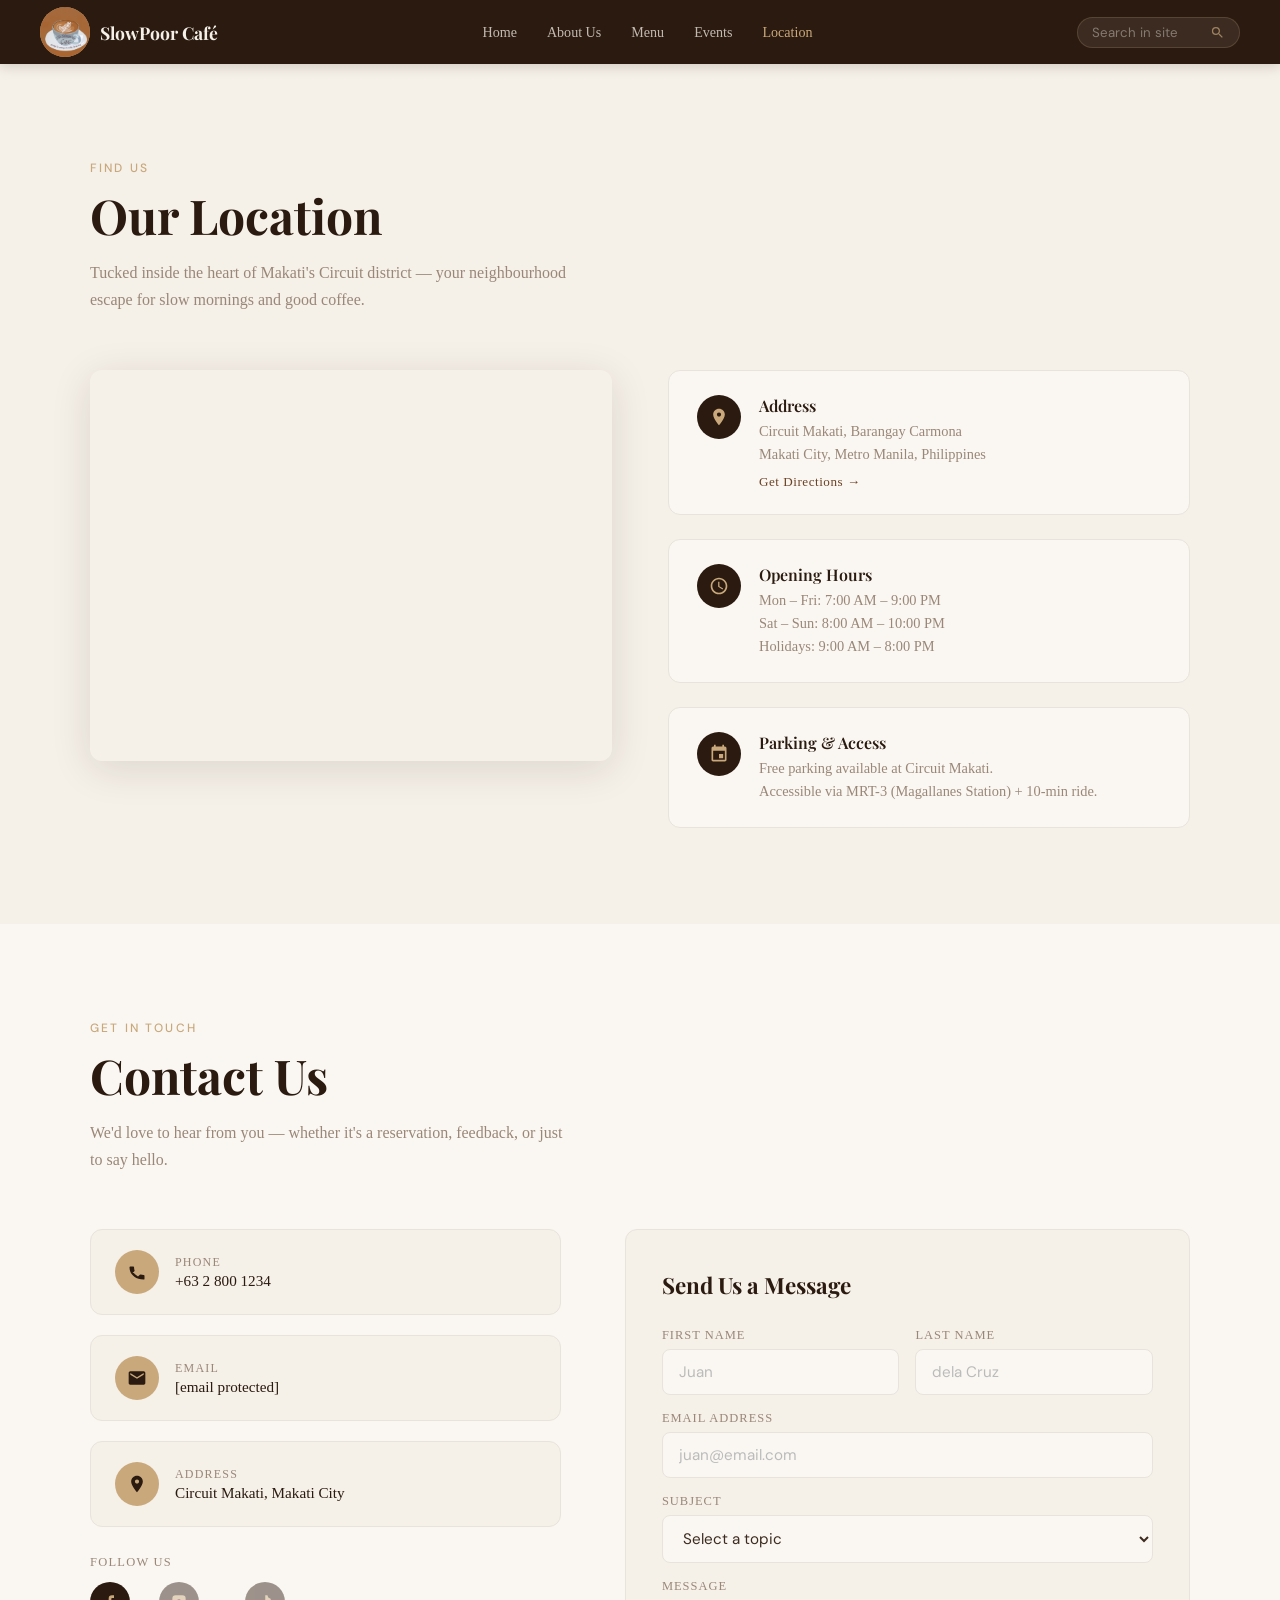
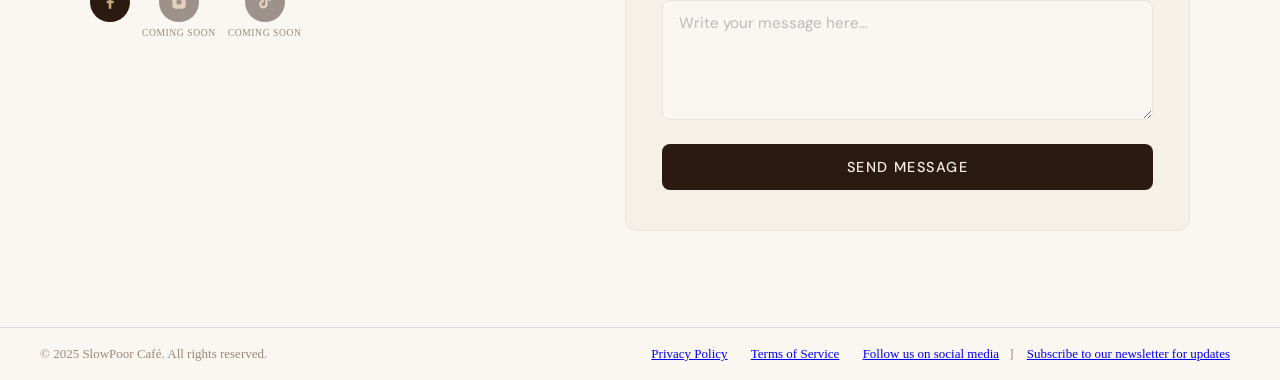
==== Location.html @ 2c0578a9 "Add files via upload" ====
<!DOCTYPE html>
<html lang="en">
<head>
  <meta charset="UTF-8" />
  <meta name="viewport" content="width=device-width, initial-scale=1.0" />
  <title>SlowPoor Café – Location & Contact</title>
  <link href="https://fonts.googleapis.com/css2?family=Playfair+Display:wght@400;600;700&family=DM+Sans:wght@300;400;500&display=swap" rel="stylesheet" />
  <style>
    *, *::before, *::after { box-sizing: border-box; margin: 0; padding: 0; }

    :root {
      --cream:    #f5f0e8;
      --espresso: #2b1a0f;
      --mocha:    #6b4226;
      --latte:    #c9a87c;
      --foam:     #faf7f2;
      --gray:     #e8e3db;
      --text:     #3d2b1f;
      --muted:    #9a8778;
      --radius:   12px;
    }

    body {
      font-family: 'Times New Roman', Times, serif;
      background: var(--foam);
      color: var(--text);
    }

    /* ── NAVBAR DESIGN ── */
    .navbar {
      position: sticky;
      top: 0;
      z-index: 100;
      background: var(--espresso);
      display: flex;
      align-items: center;
      justify-content: space-between;
      padding: 0 40px;
      height: 64px;
      box-shadow: 0 2px 12px rgba(43,26,15,0.18);
    }

    .navbar-brand {
      display: flex;
      align-items: center;
      gap: 10px;
      text-decoration: none;
    }

    .navbar-logo {
      width: 50px;
      height: 50px;
      background: var(--latte);
      border-radius: 50%;
      display: flex;
      align-items: center;
      justify-content: center;
      flex-shrink: 0;
    }

    .navbar-logo svg {
      width: 18px;
      height: 18px;
      fill: var(--espresso);
    }

    .navbar-name {
      font-family: 'Playfair Display', serif;
      font-size: 1.1rem;
      font-weight: 700;
      color: var(--cream);
    }

    .navbar-links {
      display: flex;
      align-items: center;
      gap: 2px;
      list-style: none;
    }

    .navbar-links a {
      display: inline-block;
      padding: 8px 14px;
      font-size: 0.88rem;
      color: rgba(245,240,232,0.75);
      text-decoration: none;
      border-radius: 6px;
      transition: background .2s, color .2s;
    }

    .navbar-links a:hover {
      background: rgba(201,168,124,0.15);
      color: var(--cream);
    }

    .navbar-links a.active {
      color: var(--latte);
      font-weight: 500;
    }

    .navbar-search {
      display: flex;
      align-items: center;
      gap: 8px;
      background: rgba(255,255,255,0.08);
      border: 1px solid rgba(201,168,124,0.2);
      border-radius: 20px;
      padding: 6px 14px;
    }

    .navbar-search input {
      background: transparent;
      border: none;
      outline: none;
      font-family: 'DM Sans', sans-serif;
      font-size: 0.83rem;
      color: var(--cream);
      width: 110px;
      padding: 0;
    }

    .navbar-search input::placeholder { color: rgba(245,240,232,0.4); }

    .navbar-search svg {
      width: 15px;
      height: 15px;
      fill: rgba(201,168,124,0.7);
      flex-shrink: 0;
    }


    .navbar-drawer {
      display: none;
      flex-direction: column;
      background: var(--espresso);
      padding: 8px 24px 20px;
      border-top: 1px solid rgba(201,168,124,0.12);
    }

    .navbar-drawer a {
      padding: 12px 0;
      font-size: 0.95rem;
      color: rgba(245,240,232,0.75);
      text-decoration: none;
      border-bottom: 1px solid rgba(255,255,255,0.06);
      transition: color .2s;
    }

    .navbar-drawer a:last-of-type { border-bottom: none; }
    .navbar-drawer a:hover { color: var(--latte); }

    @media (max-width: 820px) {
      .navbar { padding: 0 20px; }
      .navbar-links, .navbar-search { display: none; }
      .navbar-drawer.open { display: flex; }

      /* existing responsive rules */
      .location-grid,
      .contact-grid { grid-template-columns: 1fr; gap: 36px; }
      .form-row { grid-template-columns: 1fr; }
    }

    /* ── SECTION SHARED ── */
    section {
      padding: 96px 24px;
    }

    .section-inner {
      max-width: 1100px;
      margin: 0 auto;
    }

    .section-label {
      font-family: 'DM Sans', sans-serif;
      font-size: 0.75rem;
      font-weight: 500;
      letter-spacing: 0.18em;
      text-transform: uppercase;
      color: var(--latte);
      margin-bottom: 12px;
    }

    .section-title {
      font-family: 'Playfair Display', serif;
      font-size: clamp(2rem, 5vw, 3rem);
      font-weight: 700;
      color: var(--espresso);
      line-height: 1.15;
      margin-bottom: 16px;
    }

    .section-sub {
      font-size: 1rem;
      color: var(--muted);
      max-width: 480px;
      line-height: 1.7;
    }

    /* ────────────────────────────
       LOCATION SECTION
    ──────────────────────────── */
    #location {
      background: var(--cream);
    }

    .location-grid {
      display: grid;
      grid-template-columns: 1fr 1fr;
      gap: 56px;
      align-items: start;
      margin-top: 56px;
    }

    /* Map embed */
    .map-wrapper {
      border-radius: var(--radius);
      overflow: hidden;
      box-shadow: 0 8px 40px rgba(43,26,15,0.12);
      aspect-ratio: 4/3;
      position: relative;
    }

    .map-wrapper iframe {
      width: 100%;
      height: 100%;
      border: none;
      display: block;
    }

    /* Info cards */
    .location-info {
      display: flex;
      flex-direction: column;
      gap: 24px;
    }

    .info-card {
      background: var(--foam);
      border: 1px solid var(--gray);
      border-radius: var(--radius);
      padding: 24px 28px;
      display: flex;
      align-items: flex-start;
      gap: 18px;
      transition: box-shadow .25s;
    }

    .info-card:hover {
      box-shadow: 0 4px 20px rgba(107,66,38,0.10);
    }

    .info-icon {
      width: 44px;
      height: 44px;
      background: var(--espresso);
      border-radius: 50%;
      display: flex;
      align-items: center;
      justify-content: center;
      flex-shrink: 0;
    }

    .info-icon svg {
      width: 20px;
      height: 20px;
      fill: var(--latte);
    }

    .info-body h3 {
      font-family: 'Playfair Display', serif;
      font-size: 1rem;
      font-weight: 600;
      color: var(--espresso);
      margin-bottom: 4px;
    }

    .info-body p {
      font-size: 0.9rem;
      color: var(--muted);
      line-height: 1.6;
    }

    .directions-btn {
      display: inline-flex;
      align-items: center;
      gap: 8px;
      margin-top: 8px;
      font-size: 0.82rem;
      font-weight: 500;
      color: var(--mocha);
      text-decoration: none;
      letter-spacing: 0.04em;
      transition: gap .2s;
    }

    .directions-btn:hover { gap: 12px; }

    /* ────────────────────────────
       CONTACT SECTION
    ──────────────────────────── */
    #contact {
      background: var(--foam);
    }

    .contact-grid {
      display: grid;
      grid-template-columns: 1fr 1.2fr;
      gap: 64px;
      align-items: start;
      margin-top: 56px;
    }

    /* Contact details */
    .contact-details {
      display: flex;
      flex-direction: column;
      gap: 20px;
    }

    .contact-card {
      display: flex;
      align-items: center;
      gap: 16px;
      padding: 20px 24px;
      background: var(--cream);
      border-radius: var(--radius);
      border: 1px solid var(--gray);
      transition: transform .2s, box-shadow .2s;
    }

    .contact-card:hover {
      transform: translateY(-2px);
      box-shadow: 0 6px 24px rgba(107,66,38,0.10);
    }

    .contact-card .info-icon {
      background: var(--latte);
    }

    .contact-card .info-icon svg { fill: var(--espresso); }

    .contact-card h3 {
      font-size: 0.75rem;
      font-weight: 500;
      letter-spacing: 0.1em;
      text-transform: uppercase;
      color: var(--muted);
      margin-bottom: 2px;
    }

    .contact-card p, .contact-card a {
      font-size: 0.95rem;
      color: var(--espresso);
      font-weight: 500;
      text-decoration: none;
    }

    .contact-card a:hover { color: var(--mocha); }

    /* Social row */
    .social-row {
      display: flex;
      gap: 12px;
      margin-top: 8px;
    }

    .social-link {
      width: 40px;
      height: 40px;
      background: var(--espresso);
      border-radius: 50%;
      display: flex;
      align-items: center;
      justify-content: center;
      text-decoration: none;
      transition: background .2s, transform .2s;
    }

    .social-link:hover {
      background: var(--mocha);
      transform: translateY(-3px);
    }

    .social-link svg {
      width: 16px;
      height: 16px;
      fill: var(--latte);
    }

    .social-coming-soon {
      display: flex;
      flex-direction: column;
      align-items: center;
      gap: 5px;
    }

    .social-link.dimmed {
      opacity: 0.45;
      cursor: not-allowed;
      pointer-events: none;
    }

    .coming-soon-badge {
      font-size: 0.6rem;
      font-weight: 500;
      letter-spacing: 0.06em;
      text-transform: uppercase;
      color: var(--muted);
      white-space: nowrap;
    }

    /* Contact Form */
    .contact-form-wrap {
      background: var(--cream);
      border: 1px solid var(--gray);
      border-radius: var(--radius);
      padding: 40px 36px;
    }

    .contact-form-wrap h3 {
      font-family: 'Playfair Display', serif;
      font-size: 1.4rem;
      color: var(--espresso);
      margin-bottom: 28px;
    }

    .form-row {
      display: grid;
      grid-template-columns: 1fr 1fr;
      gap: 16px;
    }

    .form-group {
      display: flex;
      flex-direction: column;
      gap: 6px;
      margin-bottom: 16px;
    }

    .form-group.full { grid-column: 1 / -1; }

    label {
      font-size: 0.78rem;
      font-weight: 500;
      letter-spacing: 0.08em;
      text-transform: uppercase;
      color: var(--muted);
    }

    input, textarea, select {
      font-family: 'DM Sans', sans-serif;
      font-size: 0.95rem;
      color: var(--text);
      background: var(--foam);
      border: 1px solid var(--gray);
      border-radius: 8px;
      padding: 12px 16px;
      outline: none;
      transition: border-color .2s, box-shadow .2s;
      width: 100%;
    }

    input::placeholder, textarea::placeholder { color: #bbb; }

    input:focus, textarea:focus, select:focus {
      border-color: var(--latte);
      box-shadow: 0 0 0 3px rgba(201,168,124,0.15);
    }

    textarea { resize: vertical; min-height: 120px; }

    .btn-submit {
      width: 100%;
      padding: 14px;
      background: var(--espresso);
      color: var(--cream);
      font-family: 'DM Sans', sans-serif;
      font-size: 0.9rem;
      font-weight: 500;
      letter-spacing: 0.1em;
      text-transform: uppercase;
      border: none;
      border-radius: 8px;
      cursor: pointer;
      transition: background .2s, transform .15s;
      margin-top: 8px;
    }

    .btn-submit:hover {
      background: var(--mocha);
      transform: translateY(-1px);
    }

    /* FOOTER */
  footer {
    background: var(--surface);
    border-top: 1px solid #ddd;
    padding: 18px 40px;
    }

    .footer-inner {
    max-width: 1200px;
    margin: 0 auto;
    display: flex;
    justify-content: space-between;
    align-items: center;
    flex-wrap: wrap;
    gap: 8px;
    font-size: 13px;
    color: var(--muted);
  }
    .footer-inner a { margin: 0 10px; transition: color 0.2s; }
    .footer-inner a:hover { color: var(--dark); }


    /* Success toast */
    #toast {
      position: fixed;
      bottom: 32px;
      left: 50%;
      transform: translateX(-50%) translateY(80px);
      background: var(--espresso);
      color: var(--cream);
      padding: 14px 28px;
      border-radius: 50px;
      font-size: 0.88rem;
      font-weight: 500;
      opacity: 0;
      transition: opacity .3s, transform .3s;
      pointer-events: none;
      z-index: 999;
    }

    #toast.show {
      opacity: 1;
      transform: translateX(-50%) translateY(0);
    }

    /* ── Validation ── */
    @keyframes shake {
      0%, 100% { transform: translateX(0); }
      20%       { transform: translateX(-7px); }
      40%       { transform: translateX(7px); }
      60%       { transform: translateX(-5px); }
      80%       { transform: translateX(5px); }
    }

    .field-error input,
    .field-error textarea,
    .field-error select {
      border-color: #c0392b !important;
      box-shadow: 0 0 0 3px rgba(192,57,43,0.15) !important;
      animation: shake 0.4s ease;
    }

    .error-msg {
      font-family: 'DM Sans', sans-serif;
      font-size: 0.78rem;
      color: #c0392b;
      margin-top: 4px;
    }
  </style>
</head>
<body>

  <!-- ════════════════════════════
       NAVBAR
  ════════════════════════════ -->
  <nav class="navbar" aria-label="Main navigation">
    <a class="navbar-brand" href="#">
      <div class="navbar-logo" aria-hidden="true">
        <img src="image/logo.png" alt="SlowPoor Café logo" style="width:50px; height:50px; border-radius:50%; object-fit:cover;" />
      </div>
      <span class="navbar-name">SlowPoor Café</span>
    </a>

    <ul class="navbar-links" role="list">
      <li><a href="index.html">Home</a></li>
      <li><a href="about.html">About Us</a></li>
      <li><a href="Menu.html">Menu</a></li>
      <li><a href="Reservation.html">Events</a></li>
      <li><a href="#location" class="active">Location</a></li>
    </ul>

    <div class="navbar-search" role="search">
      <input type="search" id="navSearch" placeholder="Search in site" aria-label="Search in site" />
      <svg viewBox="0 0 24 24"><path d="M15.5 14h-.79l-.28-.27A6.471 6.471 0 0016 9.5 6.5 6.5 0 109.5 16c1.61 0 3.09-.59 4.23-1.57l.27.28v.79l5 4.99L20.49 19l-4.99-5zm-6 0C7.01 14 5 11.99 5 9.5S7.01 5 9.5 5 14 7.01 14 9.5 11.99 14 9.5 14z"/></svg>
    </div>
  </nav>

  <div class="navbar-drawer" id="mobileDrawer">
    <a href="#">index</a>
    <a href="#">About Us</a>
    <a href="#">Menu</a>
    <a href="#">Events</a>
    <a href="#contact">Contact Us</a>
  </div>

  <!-- ── Search Dropdown (added only) ── -->
  <div id="searchDropdown" style="
    position:fixed; top:64px; right:40px;
    background:#fff; border:1px solid #e8e3db;
    border-radius:12px; box-shadow:0 8px 32px rgba(43,26,15,0.15);
    z-index:200; min-width:280px; max-height:360px;
    overflow-y:auto; display:none;
  "></div>

  <!-- ════════════════════════════
       LOCATION SECTION
  ════════════════════════════ -->
  <section id="location" aria-labelledby="location-heading">
    <div class="section-inner">

      <header>
        <p class="section-label">Find Us</p>
        <h2 class="section-title" id="location-heading">Our Location</h2>
        <p class="section-sub">Tucked inside the heart of Makati's Circuit district — your neighbourhood escape for slow mornings and good coffee.</p>
      </header>

      <div class="location-grid">

        <!-- Map -->
        <figure class="map-wrapper" aria-label="Map showing SlowPoor Café at Circuit Makati">
          <iframe
            src="https://www.google.com/maps/embed?pb=!1m18!1m12!1m3!1d4183.247046229026!2d121.01698587544821!3d14.572912485910168!2m3!1f0!2f0!3f0!3m2!1i1024!2i768!4f13.1!3m3!1m2!1s0x3397c9a4c3bd6e31%3A0x82cd1c6ad319db5e!2sAyala%20Malls%20Circuit!5e1!3m2!1sen!2sph!4v1773064200864!5m2!1sen!2sph" width="600" height="450" style="border:0;" allowfullscreen="" loading="lazy" referrerpolicy="no-referrer-when-downgrade"></iframe>
            allowfullscreen
            loading="lazy"
            referrerpolicy="no-referrer-when-downgrade"
            title="SlowPoor Café location at Circuit Makati">
          </iframe>
        </figure>

        <!-- Info cards -->
        <aside class="location-info" aria-label="Location details">

          <article class="info-card">
            <div class="info-icon" aria-hidden="true">
              <svg viewBox="0 0 24 24"><path d="M12 2C8.13 2 5 5.13 5 9c0 5.25 7 13 7 13s7-7.75 7-13c0-3.87-3.13-7-7-7zm0 9.5c-1.38 0-2.5-1.12-2.5-2.5S10.62 6.5 12 6.5 14.5 7.62 14.5 9 13.38 11.5 12 11.5z"/></svg>
            </div>
            <div class="info-body">
              <h3>Address</h3>
              <p>Circuit Makati, Barangay Carmona<br>Makati City, Metro Manila, Philippines</p>
              <a class="directions-btn" href="https://maps.google.com/?q=Circuit+Makati" target="_blank" rel="noopener">
                Get Directions →
              </a>
            </div>
          </article>

          <article class="info-card">
            <div class="info-icon" aria-hidden="true">
              <svg viewBox="0 0 24 24"><path d="M11.99 2C6.47 2 2 6.48 2 12s4.47 10 9.99 10C17.52 22 22 17.52 22 12S17.52 2 11.99 2zM12 20c-4.42 0-8-3.58-8-8s3.58-8 8-8 8 3.58 8 8-3.58 8-8 8zm.5-13H11v6l5.25 3.15.75-1.23-4.5-2.67V7z"/></svg>
            </div>
            <div class="info-body">
              <h3>Opening Hours</h3>
              <p>
                Mon – Fri: 7:00 AM – 9:00 PM<br>
                Sat – Sun: 8:00 AM – 10:00 PM<br>
                Holidays: 9:00 AM – 8:00 PM
              </p>
            </div>
          </article>

          <article class="info-card">
            <div class="info-icon" aria-hidden="true">
              <svg viewBox="0 0 24 24"><path d="M17 12h-5v5h5v-5zM16 1v2H8V1H6v2H5c-1.11 0-1.99.9-1.99 2L3 19c0 1.1.89 2 2 2h14c1.1 0 2-.9 2-2V5c0-1.1-.9-2-2-2h-1V1h-2zm3 18H5V8h14v11z"/></svg>
            </div>
            <div class="info-body">
              <h3>Parking & Access</h3>
              <p>Free parking available at Circuit Makati.<br>Accessible via MRT-3 (Magallanes Station) + 10-min ride.</p>
            </div>
          </article>

        </aside>
      </div>

    </div>
  </section>


  <!-- ════════════════════════════
       CONTACT SECTION
  ════════════════════════════ -->
  <section id="contact" aria-labelledby="contact-heading">
    <div class="section-inner">

      <header>
        <p class="section-label">Get In Touch</p>
        <h2 class="section-title" id="contact-heading">Contact Us</h2>
        <p class="section-sub">We'd love to hear from you — whether it's a reservation, feedback, or just to say hello.</p>
      </header>

      <div class="contact-grid">

        <!-- Left: contact details -->
        <aside aria-label="Contact information">
          <div class="contact-details">

            <article class="contact-card">
              <div class="info-icon" aria-hidden="true">
                <svg viewBox="0 0 24 24"><path d="M6.62 10.79a15.05 15.05 0 006.59 6.59l2.2-2.2a1 1 0 011.01-.24c1.12.37 2.33.57 3.57.57a1 1 0 011 1V20a1 1 0 01-1 1C9.61 21 3 14.39 3 6.5A1 1 0 014 5.5h3.5a1 1 0 011 1c0 1.25.2 2.45.57 3.57a1 1 0 01-.24 1.01l-2.21 2.21z"/></svg>
              </div>
              <div>
                <h3>Phone</h3>
                <a href="tel:+6328001234"><p>+63 2 800 1234</p></a>
              </div>
            </article>

            <article class="contact-card">
              <div class="info-icon" aria-hidden="true">
                <svg viewBox="0 0 24 24"><path d="M20 4H4c-1.1 0-2 .9-2 2v12c0 1.1.9 2 2 2h16c1.1 0 2-.9 2-2V6c0-1.1-.9-2-2-2zm0 4l-8 5-8-5V6l8 5 8-5v2z"/></svg>
              </div>
              <div>
                <h3>Email</h3>
                <a href="/cdn-cgi/l/email-protection#79111c151516390a15160e0916160b1a181f1c571a1614"><p><span class="__cf_email__" data-cfemail="68000d040407281b04071f1807071a0b090e0d460b0705">[email&#160;protected]</span></p></a>              </div>
            </article>

            <article class="contact-card">
              <div class="info-icon" aria-hidden="true">
                <svg viewBox="0 0 24 24"><path d="M12 2C8.13 2 5 5.13 5 9c0 5.25 7 13 7 13s7-7.75 7-13c0-3.87-3.13-7-7-7zm0 9.5c-1.38 0-2.5-1.12-2.5-2.5S10.62 6.5 12 6.5 14.5 7.62 14.5 9 13.38 11.5 12 11.5z"/></svg>
              </div>
              <div>
                <h3>Address</h3>
                <p>Circuit Makati, Makati City</p>
              </div>
            </article>

          </div>

          <!-- Social links -->
          <nav aria-label="Social media links" style="margin-top:28px;">
            <p style="font-size:.78rem;font-weight:500;letter-spacing:.1em;text-transform:uppercase;color:var(--muted);margin-bottom:12px;">Follow Us</p>
            <div class="social-row">

              <!-- Facebook -->
              <a class="social-link" href="https://www.facebook.com/profile.php?id=61580804151427" aria-label="Facebook" target="_blank" rel="noopener">
                <svg viewBox="0 0 24 24"><path d="M18 2h-3a5 5 0 00-5 5v3H7v4h3v8h4v-8h3l1-4h-4V7a1 1 0 011-1h3z"/></svg>
              </a>

              <!-- Instagram -->
              <div class="social-coming-soon">
                <a class="social-link dimmed" href="#" aria-label="Instagram - Coming Soon" onclick="return false;">
                  <svg viewBox="0 0 24 24"><rect x="2" y="2" width="20" height="20" rx="5" ry="5"/><path d="M16 11.37A4 4 0 1112.63 8 4 4 0 0116 11.37z" fill="var(--espresso)"/><line x1="17.5" y1="6.5" x2="17.51" y2="6.5" stroke="var(--espresso)" stroke-width="2"/></svg>
                </a>
                <span class="coming-soon-badge">Coming Soon</span>
              </div>

              <!-- TikTok -->
              <div class="social-coming-soon">
                <a class="social-link dimmed" href="#" aria-label="TikTok - Coming Soon" onclick="return false;">
                  <svg viewBox="0 0 24 24"><path d="M19.59 6.69a4.83 4.83 0 01-3.77-4.25V2h-3.45v13.67a2.89 2.89 0 01-2.88 2.5 2.89 2.89 0 01-2.89-2.89 2.89 2.89 0 012.89-2.89c.28 0 .54.04.79.1V9.01a6.34 6.34 0 00-.79-.05 6.34 6.34 0 00-6.34 6.34 6.34 6.34 0 006.34 6.34 6.34 6.34 0 006.33-6.34V9.07a8.16 8.16 0 004.77 1.52V7.14a4.85 4.85 0 01-1-.45z"/></svg>
                </a>
                <span class="coming-soon-badge">Coming Soon</span>
              </div>

            </div>
          </nav>
        </aside>

        <!-- Right: contact form -->
        <div class="contact-form-wrap">
          <h3>Send Us a Message</h3>

          <form id="contactForm" novalidate aria-label="Contact form">
            <div class="form-row">
              <div class="form-group">
                <label for="firstName">First Name</label>
                <input type="text" id="firstName" name="firstName" placeholder="Juan" required autocomplete="given-name" />
              </div>
              <div class="form-group">
                <label for="lastName">Last Name</label>
                <input type="text" id="lastName" name="lastName" placeholder="dela Cruz" required autocomplete="family-name" />
              </div>
            </div>

            <div class="form-group">
              <label for="email">Email Address</label>
              <input type="email" id="email" name="email" placeholder="juan@email.com" required autocomplete="email" />
            </div>

            <div class="form-group">
              <label for="subject">Subject</label>
              <select id="subject" name="subject" required>
                <option value="" disabled selected>Select a topic</option>
                <option value="reservation">Table Reservation</option>
                <option value="feedback">Feedback</option>
                <option value="catering">Catering Inquiry</option>
                <option value="events">Private Events</option>
                <option value="other">Other</option>
              </select>
            </div>

            <div class="form-group">
              <label for="message">Message</label>
              <textarea id="message" name="message" placeholder="Write your message here…" required></textarea>
            </div>

            <button type="submit" class="btn-submit">Send Message</button>
          </form>
        </div>

      </div>
    </div>
  </section>

  <!-- Toast notification -->
  <div id="toast" role="status" aria-live="polite">✓ Message sent! We'll get back to you soon.</div>

<!-- ══════════════════════════════════════════
     FOOTER
     ══════════════════════════════════════════ -->
<footer>
  <div class="footer-inner">
    <span>© 2025 SlowPoor Café. All rights reserved.</span>
    <div>
      <a href="#">Privacy Policy</a>
      <a href="#">Terms of Service</a>
      <a href="https://www.facebook.com/profile.php?id=61580804151427">Follow us on social media</a>]
      <a href="#">Subscribe to our newsletter for updates</a>
    </div>
  </div>
</footer>


  <script data-cfasync="false" src="/cdn-cgi/scripts/5c5dd728/cloudflare-static/email-decode.min.js"></script><script>
    document.getElementById('contactForm').addEventListener('submit', function(e) {
      e.preventDefault();

      const requiredFields = [
        { id: 'firstName', msg: 'Please enter your first name.' },
        { id: 'lastName',  msg: 'Please enter your last name.' },
        { id: 'email',     msg: 'Please enter your email address.' },
        { id: 'subject',   msg: 'Please select a subject.' },
        { id: 'message',   msg: 'Please write a message.' },
      ];

      // Clear previous errors
      document.querySelectorAll('.error-msg').forEach(el => el.remove());
      document.querySelectorAll('.field-error').forEach(el => el.classList.remove('field-error'));

      let hasError = false;

      requiredFields.forEach(({ id, msg }) => {
        const input = document.getElementById(id);
        if (!input.value.trim()) {
          const group = input.closest('.form-group');
          group.classList.add('field-error');
          const err = document.createElement('span');
          err.className = 'error-msg';
          err.textContent = msg;
          group.appendChild(err);
          hasError = true;
        }
      });

      if (hasError) return;

      const toast = document.getElementById('toast');
      toast.classList.add('show');
      setTimeout(() => toast.classList.remove('show'), 3500);
      this.reset();
    });

    // ── SEARCH DROPDOWN ──
    const navSearch = document.getElementById('navSearch');
    const dropdown  = document.getElementById('searchDropdown');

    const searchItems = [
      { title: 'Address',           snippet: 'Circuit Makati, Barangay Carmona, Makati City',         icon: '📍', target: '#location' },
      { title: 'Opening Hours',     snippet: 'Mon–Fri: 7AM–9PM · Sat–Sun: 8AM–10PM',                  icon: '🕐', target: '#location' },
      { title: 'Parking & Access',  snippet: 'Free parking · MRT-3 Magallanes Station',               icon: '🚗', target: '#location' },
      { title: 'Phone',             snippet: '+63 2 800 1234',                                        icon: '📞', target: '#contact'  },
      { title: 'Email',             snippet: 'hello@slowpoorcafe.com',                                icon: '✉️', target: '#contact'  },
      { title: 'Table Reservation', snippet: 'Book a table or send us a message',                     icon: '🪑', target: '#contact'  },
      { title: 'Catering & Events', snippet: 'Private events and catering inquiries',                 icon: '🎉', target: '#contact'  },
    ];

    function highlight(text, q) {
      return text.replace(new RegExp(`(${q.replace(/[.*+?^${}()|[\]\\]/g,'\\$&')})`, 'gi'),
        '<span style="color:#6b4226;font-weight:600;">$1</span>');
    }

    function showDropdown(q) {
      if (!q) { dropdown.style.display = 'none'; return; }
      const results = searchItems.filter(i =>
        i.title.toLowerCase().includes(q) || i.snippet.toLowerCase().includes(q)
      );
      if (!results.length) {
        dropdown.innerHTML = '<div style="padding:16px;text-align:center;color:#9a8778;font-size:0.88rem;">No results found for "<strong>' + q + '</strong>"</div>';
      } else {
        dropdown.innerHTML = results.map((item, i) => `
          <div data-i="${i}" style="display:flex;align-items:center;gap:12px;padding:14px 16px;cursor:pointer;border-bottom:1px solid #f0ebe3;" onmouseover="this.style.background='#faf7f2'" onmouseout="this.style.background=''">
            <span style="font-size:1.2rem;flex-shrink:0;">${item.icon}</span>
            <div style="display:flex;flex-direction:column;">
              <span style="font-size:0.9rem;font-weight:500;color:#2b1a0f;">${highlight(item.title, q)}</span>
              <span style="font-size:0.78rem;color:#9a8778;">${highlight(item.snippet, q)}</span>
            </div>
          </div>
        `).join('');
        dropdown.querySelectorAll('[data-i]').forEach(el => {
          el.addEventListener('click', () => {
            const item = results[+el.dataset.i];
            document.querySelector(item.target).scrollIntoView({ behavior: 'smooth', block: 'start' });
            dropdown.style.display = 'none';
            navSearch.value = '';
          });
        });
      }
      dropdown.style.display = 'block';
    }

    navSearch.addEventListener('input', e => showDropdown(e.target.value.trim().toLowerCase()));
    navSearch.addEventListener('keydown', e => {
      if (e.key === 'Escape') dropdown.style.display = 'none';
      if (e.key === 'Enter') {
        const first = dropdown.querySelector('[data-i]');
        if (first) first.click();
      }
    });
    document.addEventListener('click', e => {
      if (!navSearch.contains(e.target) && !dropdown.contains(e.target))
        dropdown.style.display = 'none';
    });
  </script>

</body>
</html>
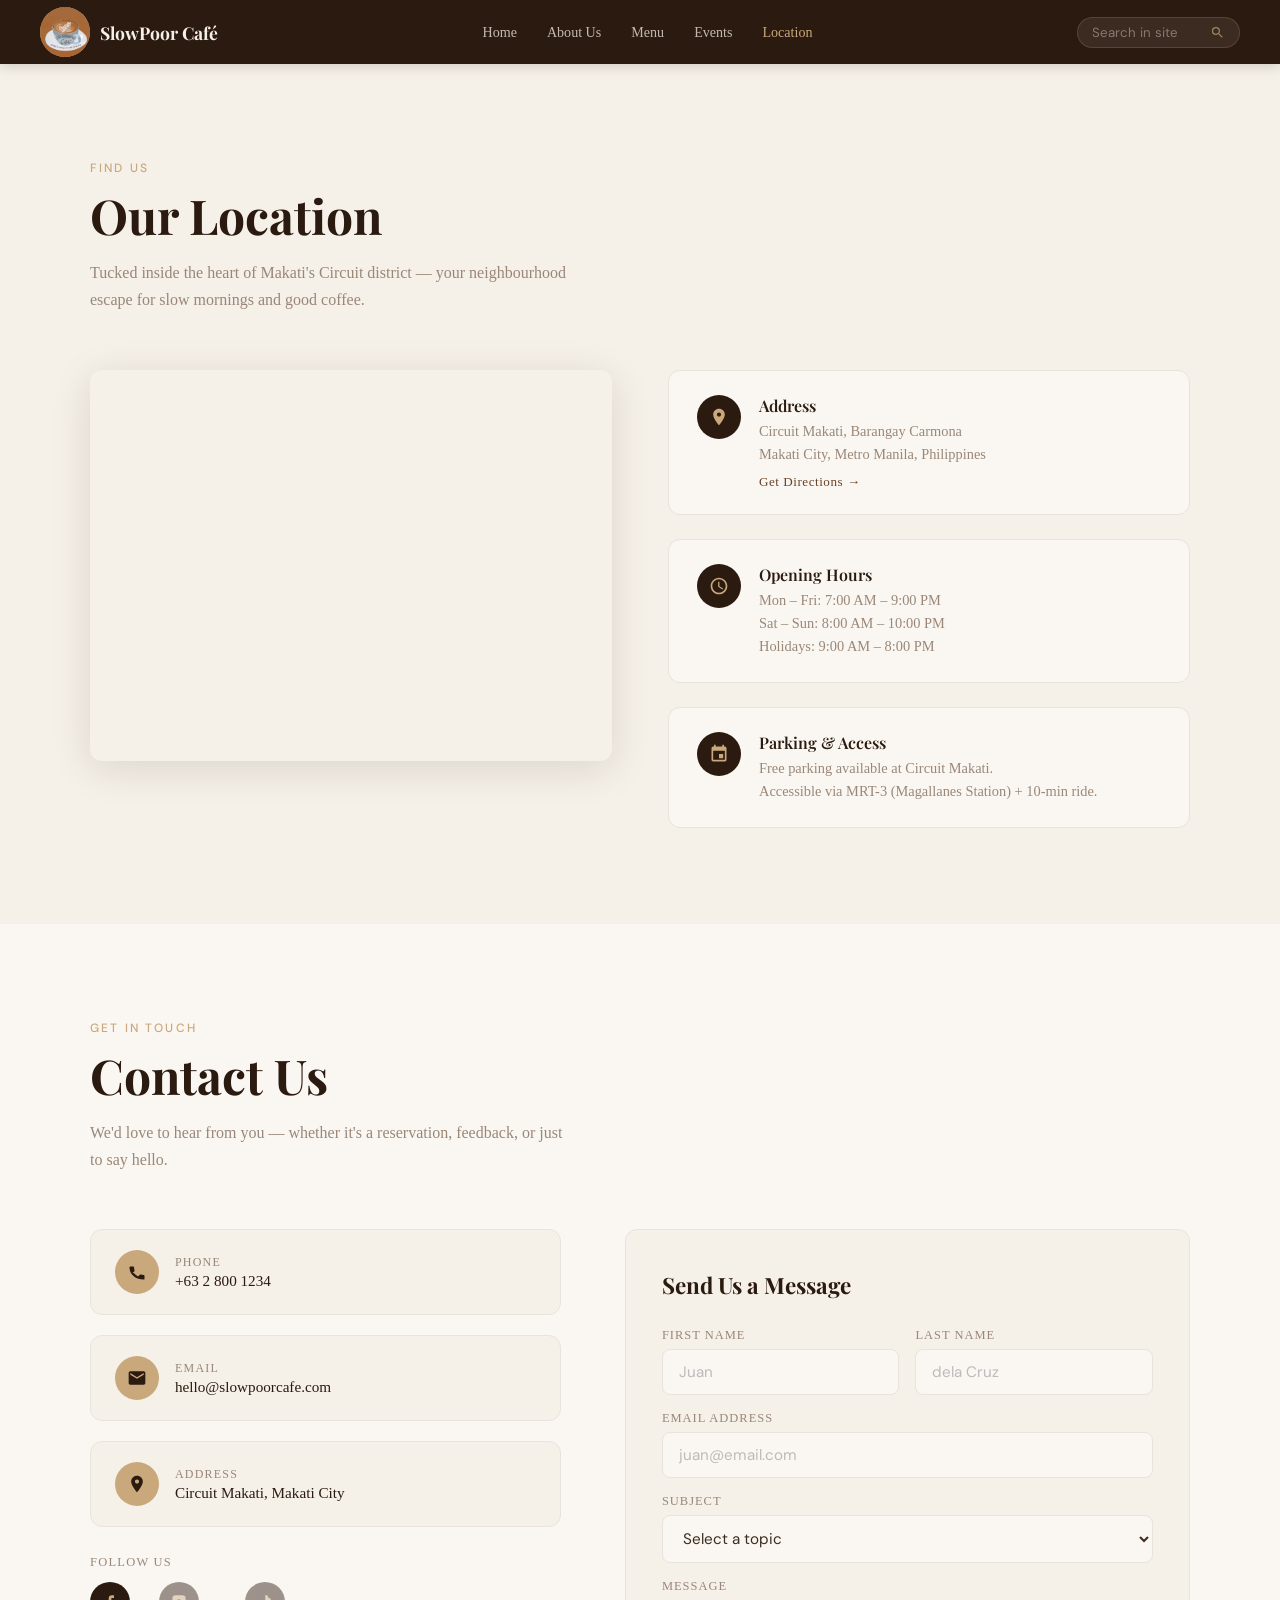
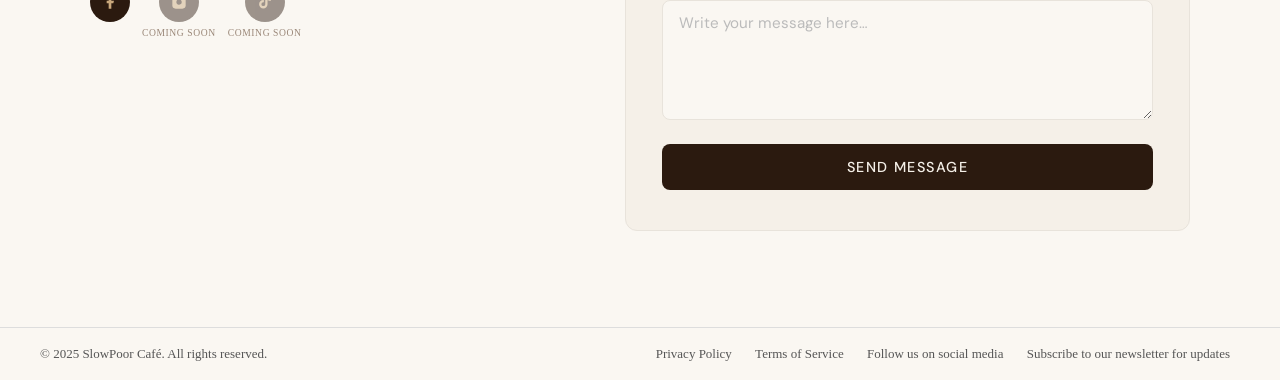
==== commit 585b14cc: "Update Location.html" ====
--- a/Location.html
+++ b/Location.html
@@ -3,6 +3,7 @@
 <head>
   <meta charset="UTF-8" />
   <meta name="viewport" content="width=device-width, initial-scale=1.0" />
+  <meta name="email-obfuscation" content="off">
   <title>SlowPoor Café – Location & Contact</title>
   <link href="https://fonts.googleapis.com/css2?family=Playfair+Display:wght@400;600;700&family=DM+Sans:wght@300;400;500&display=swap" rel="stylesheet" />
   <style>
@@ -17,6 +18,7 @@
       --gray:     #e8e3db;
       --text:     #3d2b1f;
       --muted:    #9a8778;
+      --mutedIn:  #555555;
       --radius:   12px;
     }
 
@@ -507,9 +509,9 @@
     flex-wrap: wrap;
     gap: 8px;
     font-size: 13px;
-    color: var(--muted);
+    color: var(--mutedIn);
   }
-    .footer-inner a { margin: 0 10px; transition: color 0.2s; }
+    .footer-inner a { margin: 0 10px; transition: color 0.2s; color: var(--mutedIn); text-decoration: none; }
     .footer-inner a:hover { color: var(--dark); }
 
 
@@ -711,7 +713,10 @@
               </div>
               <div>
                 <h3>Email</h3>
-                <a href="/cdn-cgi/l/email-protection#79111c151516390a15160e0916160b1a181f1c571a1614"><p><span class="__cf_email__" data-cfemail="68000d040407281b04071f1807071a0b090e0d460b0705">[email&#160;protected]</span></p></a>              </div>
+                <a href="mailto:hello@slowpoorcafe.com">
+                   <p>hello@slowpoorcafe.com</p>
+                </a>
+              </div>
             </article>
 
             <article class="contact-card">
@@ -814,7 +819,7 @@
     <div>
       <a href="#">Privacy Policy</a>
       <a href="#">Terms of Service</a>
-      <a href="https://www.facebook.com/profile.php?id=61580804151427">Follow us on social media</a>]
+      <a href="https://www.facebook.com/profile.php?id=61580804151427">Follow us on social media</a>
       <a href="#">Subscribe to our newsletter for updates</a>
     </div>
   </div>
@@ -923,4 +928,4 @@
   </script>
 
 </body>
-</html>+</html>
